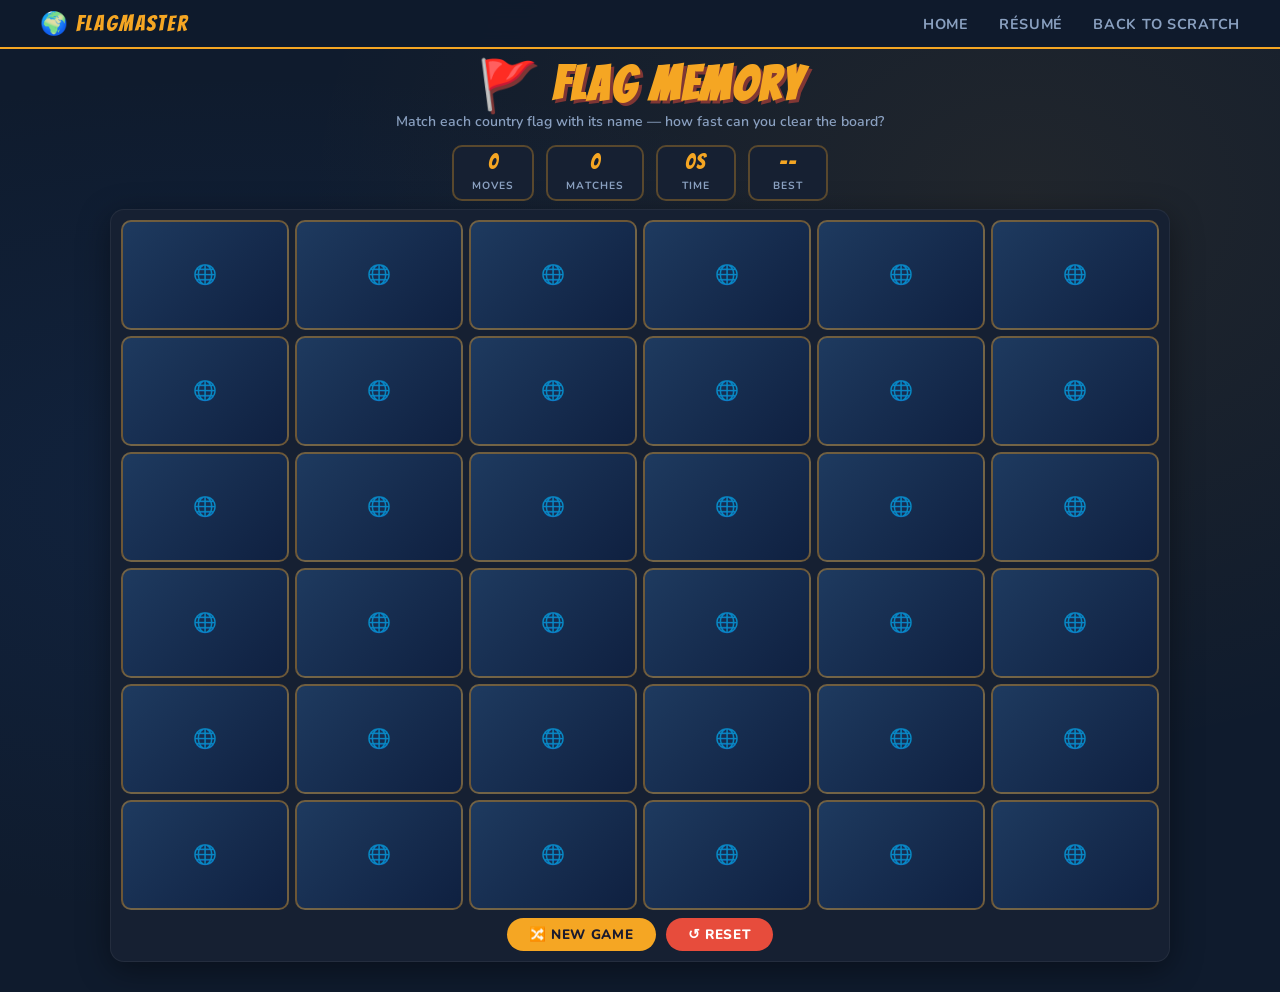
==== app.html @ 77dc9e52 "Add files via upload" ====
<!DOCTYPE html>
<html lang="en">
<head>
  <meta charset="UTF-8" />
  <meta name="viewport" content="width=device-width, initial-scale=1.0" />
  <title>Flag Memory Game</title>
  <link rel="stylesheet" href="scratch.css" />
  <style>
    .back-btn {
      display: inline-flex;
      align-items: center;
      gap: 8px;
      color: var(--text-dim);
      text-decoration: none;
      font-weight: 700;
      font-size: 0.85rem;
      letter-spacing: 0.05em;
      text-transform: uppercase;
      transition: color 0.2s;
      padding: 10px 0;
    }
    .back-btn:hover { color: var(--accent); }
  </style>
</head>
<body>

  <nav>
    <span class="nav-logo">🌍 FlagMaster</span>
    <a href="index.html">Home</a>
    <a href="resume.html">Résumé</a>
    <a href="scratch.html">Back to Scratch</a>
  </nav>

  <div class="hero">
    <h1>🚩 Flag Memory</h1>
    <p>Match each country flag with its name — how fast can you clear the board?</p>
  </div>

  <div class="section-container">

    <div class="win-banner" id="winBanner">
      <h2>🎉 You Won!</h2>
      <p id="winMsg">Amazing! You matched all flags!</p>
    </div>

    <div class="stats-bar">
      <div class="stat-box">
        <span class="stat-num" id="movesDisplay">0</span>
        <span class="stat-label">Moves</span>
      </div>
      <div class="stat-box">
        <span class="stat-num" id="matchesDisplay">0</span>
        <span class="stat-label">Matches</span>
      </div>
      <div class="stat-box">
        <span class="stat-num" id="timerDisplay">0s</span>
        <span class="stat-label">Time</span>
      </div>
      <div class="stat-box">
        <span class="stat-num" id="bestDisplay">--</span>
        <span class="stat-label">Best</span>
      </div>
    </div>

    <div class="game-board-wrapper">
      <div class="game-grid" id="gameGrid"></div>
      <div class="btn-center">
        <button class="btn btn-primary" onclick="startGame()">🔀 New Game</button>
        <button class="btn btn-danger" onclick="resetBoard()">↺ Reset</button>
      </div>
    </div>

  </div>

  <script>
    const FLAGS = [
      { id: 1,  country: 'United States', code: 'us' },
      { id: 2,  country: 'Japan',         code: 'jp' },
      { id: 3,  country: 'Brazil',        code: 'br' },
      { id: 4,  country: 'Germany',       code: 'de' },
      { id: 5,  country: 'France',        code: 'fr' },
      { id: 6,  country: 'Canada',        code: 'ca' },
      { id: 7,  country: 'Australia',     code: 'au' },
      { id: 8,  country: 'India',         code: 'in' },
      { id: 9,  country: 'Mexico',        code: 'mx' },
      { id: 10, country: 'Italy',         code: 'it' },
      { id: 11, country: 'Spain',         code: 'es' },
      { id: 12, country: 'South Korea',   code: 'kr' },
      { id: 13, country: 'Argentina',     code: 'ar' },
      { id: 14, country: 'Nigeria',       code: 'ng' },
      { id: 15, country: 'Egypt',         code: 'eg' },
      { id: 16, country: 'Turkey',        code: 'tr' },
      { id: 17, country: 'Portugal',      code: 'pt' },
      { id: 18, country: 'Sweden',        code: 'se' },
    ];

    let flipped = [], matched = [], moves = 0, locked = false;
    let timerInterval = null, seconds = 0;

    // Load best time from localStorage
    let bestTime = localStorage.getItem('flagBestTime') ? parseInt(localStorage.getItem('flagBestTime')) : null;
    if (bestTime !== null) document.getElementById('bestDisplay').textContent = bestTime + 's';

    function flagUrl(code) { return `https://flagcdn.com/w160/${code}.png`; }
    function shuffle(arr) { return [...arr].sort(() => Math.random() - 0.5); }

    function buildCards() {
      const cards = [];
      FLAGS.forEach(f => {
        cards.push({ pairId: f.id, type: 'flag', country: f.country, code: f.code });
        cards.push({ pairId: f.id, type: 'name', country: f.country, code: f.code });
      });
      return shuffle(cards);
    }

    function renderGrid(cards) {
      const grid = document.getElementById('gameGrid');
      grid.innerHTML = '';
      cards.forEach((card, i) => {
        const el = document.createElement('div');
        el.className = 'card';
        const inner = document.createElement('div');
        inner.className = 'card-inner';
        const back = document.createElement('div');
        back.className = 'card-face card-back';
        const front = document.createElement('div');
        front.className = 'card-face card-front';

        if (card.type === 'flag') {
          const img = document.createElement('img');
          img.src = flagUrl(card.code);
          img.alt = card.country + ' flag';
          img.loading = 'lazy';
          front.appendChild(img);
        } else {
          const label = document.createElement('div');
          label.style.fontSize = 'clamp(0.7rem, 1.6vw, 1.05rem)';
          label.style.padding = '8px';
          label.style.color = '#1a1a2e';
          label.style.fontWeight = '800';
          label.style.textAlign = 'center';
          label.style.lineHeight = '1.2';
          label.textContent = card.country;
          front.appendChild(label);
        }

        inner.appendChild(back);
        inner.appendChild(front);
        el.appendChild(inner);
        el.addEventListener('click', () => onCardClick(el, card));
        grid.appendChild(el);
      });
    }

    function onCardClick(el, card) {
      if (locked || el.classList.contains('flipped') || el.classList.contains('matched')) return;
      if (!timerInterval) startTimer();
      el.classList.add('flipped');
      flipped.push({ el, card });
      if (flipped.length === 2) { locked = true; moves++; document.getElementById('movesDisplay').textContent = moves; checkMatch(); }
    }

    function checkMatch() {
      const [a, b] = flipped;
      if (a.card.pairId === b.card.pairId && a.card.type !== b.card.type) {
        setTimeout(() => {
          a.el.classList.add('matched');
          b.el.classList.add('matched');
          matched.push(a.card.pairId);
          document.getElementById('matchesDisplay').textContent = matched.length;
          flipped = []; locked = false;
          if (matched.length === FLAGS.length) onWin();
        }, 400);
      } else {
        setTimeout(() => {
          a.el.classList.remove('flipped');
          b.el.classList.remove('flipped');
          flipped = []; locked = false;
        }, 1000);
      }
    }

    function startTimer() {
      seconds = 0;
      clearInterval(timerInterval);
      timerInterval = setInterval(() => {
        seconds++;
        document.getElementById('timerDisplay').textContent = seconds + 's';
      }, 1000);
    }

    function stopTimer() { clearInterval(timerInterval); timerInterval = null; }

    function saveScore(time, moves) {
      // Save best time
      if (bestTime === null || time < bestTime) {
        bestTime = time;
        localStorage.setItem('flagBestTime', bestTime);
        document.getElementById('bestDisplay').textContent = bestTime + 's';
      }
      // Save last 3 attempts
      let history = JSON.parse(localStorage.getItem('flagHistory') || '[]');
      history.unshift({ time, moves, date: new Date().toLocaleDateString() });
      if (history.length > 3) history = history.slice(0, 3);
      localStorage.setItem('flagHistory', JSON.stringify(history));
    }

    function onWin() {
      stopTimer();
      saveScore(seconds, moves);
      const banner = document.getElementById('winBanner');
      banner.style.display = 'block';
      document.getElementById('winMsg').textContent =
        `You matched all 18 flags in ${moves} moves and ${seconds} seconds! 🌍`;
      banner.scrollIntoView({ behavior: 'smooth', block: 'center' });
    }

    function startGame() {
      document.getElementById('winBanner').style.display = 'none';
      flipped = []; matched = []; moves = 0; locked = false;
      stopTimer(); seconds = 0;
      document.getElementById('movesDisplay').textContent = '0';
      document.getElementById('matchesDisplay').textContent = '0';
      document.getElementById('timerDisplay').textContent = '0s';
      renderGrid(buildCards());
    }

    function resetBoard() { startGame(); }

    startGame();
  </script>

</body>
</html>
---- scratch.css ----
/* =============================================
   scratch.css — Flag Memory Game Stylesheet
   From-scratch CSS (no Bootstrap)
   ============================================= */

@import url('https://fonts.googleapis.com/css2?family=Bangers&family=Nunito:wght@400;600;700;800&display=swap');

/* --- CSS Variables --- */
:root {
  --bg: #0f1b2d;
  --bg2: #162032;
  --accent: #f5a623;
  --accent2: #e74c3c;
  --green: #2ecc71;
  --text: #e8f0fe;
  --text-dim: #8aa0c0;
  --radius: 10px;
  --shadow: 0 8px 32px rgba(0,0,0,0.4);
}

/* --- Base Styles --- */
* {
  box-sizing: border-box;
  margin: 0;
  padding: 0;
}

body {
  font-family: 'Nunito', sans-serif;
  background-color: var(--bg);
  background-image:
    radial-gradient(ellipse at 20% 50%, rgba(30, 80, 160, 0.15) 0%, transparent 60%),
    radial-gradient(ellipse at 80% 20%, rgba(245, 166, 35, 0.08) 0%, transparent 50%);
  color: var(--text);
  min-height: 100vh;
}

/* --- Nav --- */
nav {
  background: rgba(15, 27, 45, 0.95);
  backdrop-filter: blur(10px);
  border-bottom: 2px solid var(--accent);
  padding: 10px 40px;
  display: flex;
  align-items: center;
  gap: 30px;
  position: sticky;
  top: 0;
  z-index: 100;
}

nav a {
  color: var(--text-dim);
  text-decoration: none;
  font-weight: 700;
  font-size: 0.9rem;
  letter-spacing: 0.05em;
  text-transform: uppercase;
  transition: color 0.2s;
}

nav a:hover {
  color: var(--accent);
}

nav .nav-logo {
  font-family: 'Bangers', cursive;
  font-size: 1.4rem;
  color: var(--accent);
  letter-spacing: 0.08em;
  margin-right: auto;
}

/* --- Hero Section --- */
.hero {
  text-align: center;
  padding: 12px 20px 8px;
}

.hero h1 {
  font-family: 'Bangers', cursive;
  font-size: clamp(1.8rem, 4vw, 3rem);
  letter-spacing: 0.05em;
  color: var(--accent);
  text-shadow: 3px 3px 0px rgba(231, 76, 60, 0.5);
  line-height: 1;
}

.hero p {
  font-size: 0.88rem;
  color: var(--text-dim);
  margin-top: 3px;
  font-weight: 600;
}

/* --- Section Divs for Layout --- */
.section-container {
  max-width: 1100px;
  margin: 0 auto;
  padding: 6px 20px 30px;
}

.stats-bar {
  display: flex;
  justify-content: center;
  gap: 12px;
  flex-wrap: wrap;
  margin-bottom: 8px;
}

.stat-box {
  background: var(--bg2);
  border: 2px solid rgba(245, 166, 35, 0.3);
  border-radius: var(--radius);
  padding: 4px 18px;
  text-align: center;
  min-width: 80px;
}

.stat-box .stat-num {
  font-family: 'Bangers', cursive;
  font-size: 1.3rem;
  color: var(--accent);
  letter-spacing: 0.05em;
  display: block;
}

.stat-box .stat-label {
  font-size: 0.65rem;
  color: var(--text-dim);
  text-transform: uppercase;
  letter-spacing: 0.1em;
  font-weight: 700;
}

/* --- Game Board Div --- */
.game-board-wrapper {
  background: var(--bg2);
  border-radius: 14px;
  padding: 10px;
  box-shadow: var(--shadow);
  border: 1px solid rgba(255,255,255,0.06);
}

/* --- Game Grid --- */
.game-grid {
  display: grid;
  grid-template-columns: repeat(6, 1fr);
  grid-template-rows: repeat(6, 1fr);
  gap: 6px;
  height: calc(100vh - 210px);
}

/* --- Cards --- */
.card {
  perspective: 800px;
  cursor: pointer;
  min-height: 0;
  min-width: 0;
}

.card-inner {
  width: 100%;
  height: 100%;
  position: relative;
  transform-style: preserve-3d;
  transition: transform 0.5s cubic-bezier(0.4, 0, 0.2, 1);
  border-radius: var(--radius);
}

.card.flipped .card-inner,
.card.matched .card-inner {
  transform: rotateY(180deg);
}

.card-face {
  position: absolute;
  width: 100%;
  height: 100%;
  backface-visibility: hidden;
  border-radius: var(--radius);
  display: flex;
  flex-direction: column;
  align-items: center;
  justify-content: center;
  overflow: hidden;
}

/* Card Back */
.card-back {
  background: linear-gradient(135deg, #1e3a5f, #0f2040);
  border: 2px solid rgba(245, 166, 35, 0.4);
}

.card-back::after {
  content: '🌐';
  font-size: 1.2rem;
  opacity: 0.7;
}

/* Card Front */
.card-front {
  background: #fff;
  transform: rotateY(180deg);
  border: 2px solid rgba(0,0,0,0.1);
  padding: 3px;
}

.card-front img {
  width: 100%;
  height: 100%;
  object-fit: cover;
  border-radius: 6px;
}

/* Matched state */
.card.matched .card-face.card-front {
  background: #e8f8ef;
  border-color: var(--green);
}

/* --- Buttons --- */
.btn {
  display: inline-block;
  padding: 7px 22px;
  border-radius: 50px;
  font-family: 'Nunito', sans-serif;
  font-weight: 800;
  font-size: 0.85rem;
  cursor: pointer;
  border: none;
  transition: transform 0.15s, box-shadow 0.15s;
  letter-spacing: 0.05em;
  text-transform: uppercase;
}

.btn:hover {
  transform: translateY(-2px);
  box-shadow: 0 6px 20px rgba(0,0,0,0.3);
}

.btn:active {
  transform: translateY(0);
}

.btn-primary {
  background: var(--accent);
  color: #1a1a2e;
}

.btn-danger {
  background: var(--accent2);
  color: #fff;
}

.btn-center {
  display: flex;
  justify-content: center;
  gap: 10px;
  margin-top: 8px;
  flex-wrap: wrap;
}

/* --- Win Banner --- */
.win-banner {
  display: none;
  text-align: center;
  padding: 16px;
  background: linear-gradient(135deg, #1a4a2a, #0f2a1a);
  border: 3px solid var(--green);
  border-radius: 14px;
  margin-bottom: 8px;
  animation: popIn 0.5s cubic-bezier(0.34, 1.56, 0.64, 1);
}

.win-banner h2 {
  font-family: 'Bangers', cursive;
  font-size: 2rem;
  color: var(--green);
  letter-spacing: 0.05em;
}

.win-banner p {
  color: var(--text-dim);
  font-size: 0.9rem;
  margin-top: 4px;
}

@keyframes popIn {
  from { transform: scale(0.7); opacity: 0; }
  to   { transform: scale(1);   opacity: 1; }
}

/* --- How to Play Section --- */
.how-to-play {
  background: var(--bg2);
  border-radius: 20px;
  padding: 36px;
  margin-top: 40px;
  border: 1px solid rgba(255,255,255,0.06);
}

.how-to-play h2 {
  font-family: 'Bangers', cursive;
  font-size: 2.2rem;
  color: var(--accent);
  letter-spacing: 0.05em;
  margin-bottom: 20px;
}

/* Ordered list with embedded unordered list (requirement) */
.how-to-play ol {
  padding-left: 24px;
  color: var(--text);
  line-height: 2;
  font-weight: 600;
}

.how-to-play ul {
  padding-left: 24px;
  margin-top: 6px;
  color: var(--text-dim);
  font-weight: 400;
  line-height: 1.8;
}

.how-to-play ul li {
  list-style-type: disc;
}

/* --- Anchor link target --- */
.anchor-target {
  scroll-margin-top: 80px;
}

/* --- Tableau Section Div --- */
.tableau-section {
  margin-top: 40px;
  background: var(--bg2);
  border-radius: 20px;
  padding: 36px;
  border: 1px solid rgba(255,255,255,0.06);
}

.tableau-section h2 {
  font-family: 'Bangers', cursive;
  font-size: 2.2rem;
  color: var(--accent);
  letter-spacing: 0.05em;
  margin-bottom: 8px;
}

.tableau-section p {
  color: var(--text-dim);
  margin-bottom: 24px;
  font-weight: 600;
}

.tableau-embed {
  border-radius: 12px;
  overflow: hidden;
  border: 1px solid rgba(255,255,255,0.1);
}

/* --- YouTube Section --- */
.video-section {
  margin-top: 40px;
  background: var(--bg2);
  border-radius: 20px;
  padding: 36px;
  border: 1px solid rgba(255,255,255,0.06);
}

.video-section h2 {
  font-family: 'Bangers', cursive;
  font-size: 2.2rem;
  color: var(--accent);
  letter-spacing: 0.05em;
  margin-bottom: 8px;
}

.video-section p {
  color: var(--text-dim);
  font-weight: 600;
  margin-bottom: 20px;
}

.video-wrapper {
  position: relative;
  padding-bottom: 56.25%;
  height: 0;
  overflow: hidden;
  border-radius: 12px;
}

.video-wrapper iframe {
  position: absolute;
  top: 0; left: 0;
  width: 100%; height: 100%;
  border: none;
  border-radius: 12px;
}

/* --- Footer --- */
footer {
  text-align: center;
  padding: 30px;
  color: var(--text-dim);
  font-size: 0.85rem;
  border-top: 1px solid rgba(255,255,255,0.06);
  margin-top: 60px;
}

/* --- Responsive --- */
@media (max-width: 700px) {
  .game-grid {
    grid-template-columns: repeat(4, 1fr);
    gap: 6px;
    height: auto;
  }
  .stats-bar {
    gap: 10px;
  }
  nav {
    padding: 10px 16px;
  }
}
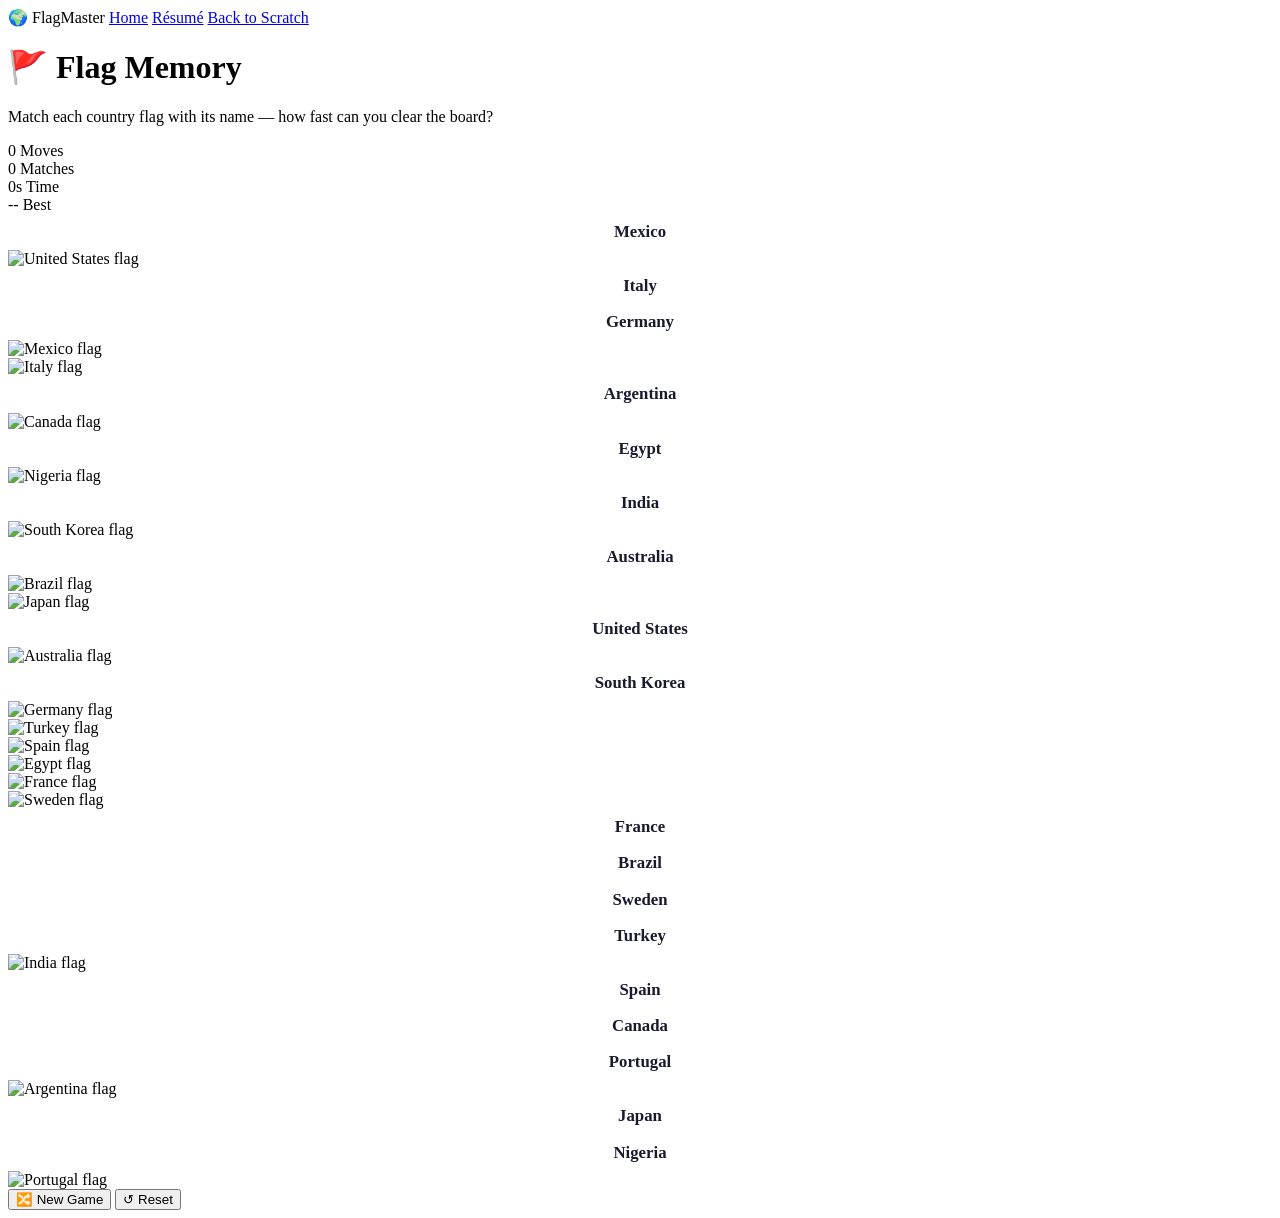
==== commit 30ddd922: "Update app.html" ====
--- a/app.html
+++ b/app.html
@@ -4,7 +4,6 @@
   <meta charset="UTF-8" />
   <meta name="viewport" content="width=device-width, initial-scale=1.0" />
   <title>Flag Memory Game</title>
-  <link rel="stylesheet" href="scratch.css" />
   <style>
     .back-btn {
       display: inline-flex;
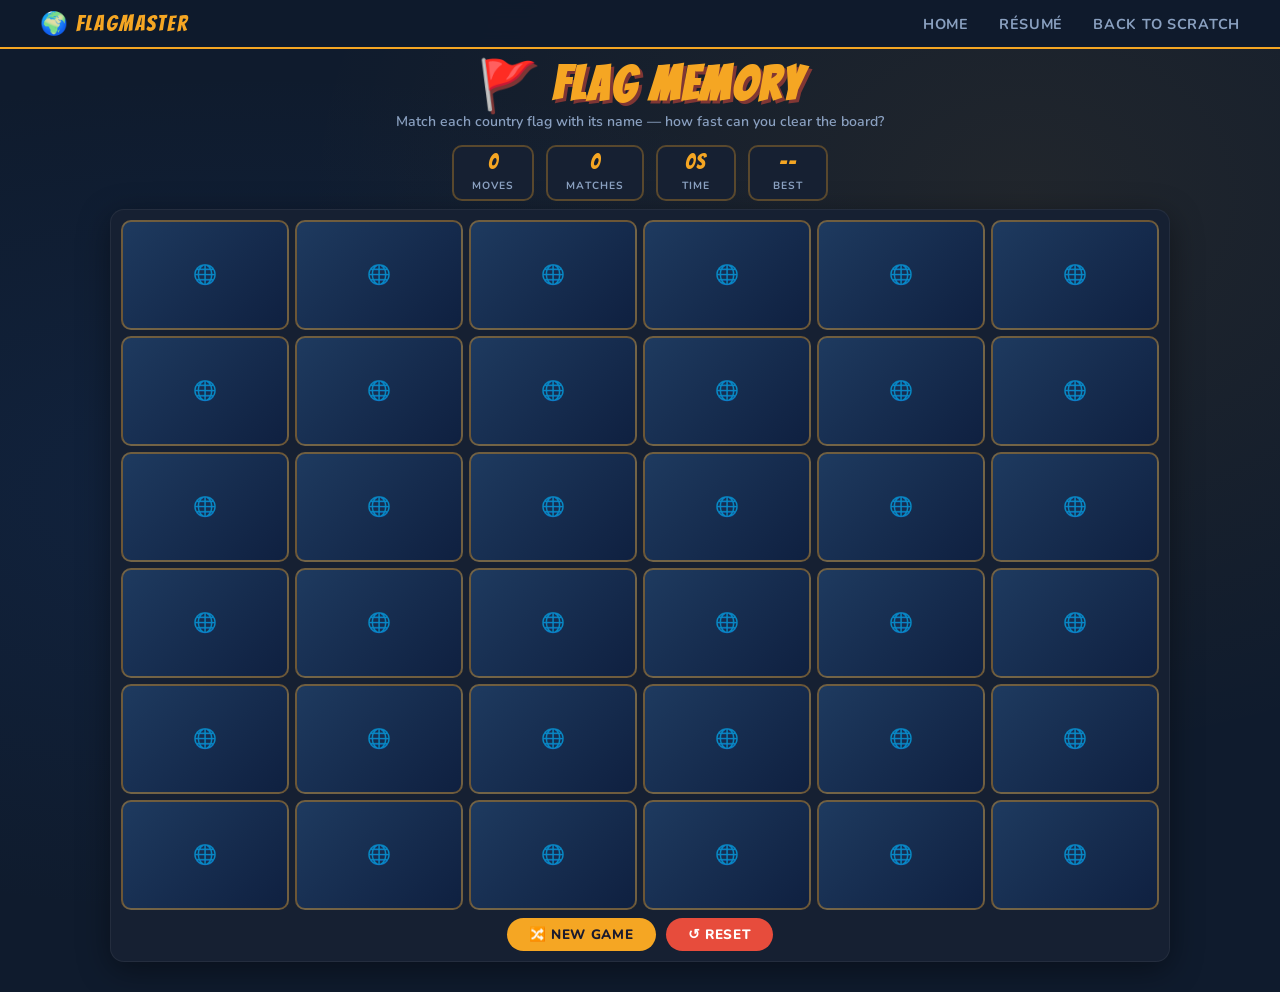
==== commit dae96e21: "Update app.html" ====
--- a/app.html
+++ b/app.html
@@ -5,6 +5,428 @@
   <meta name="viewport" content="width=device-width, initial-scale=1.0" />
   <title>Flag Memory Game</title>
   <style>
+    @import url('https://fonts.googleapis.com/css2?family=Bangers&family=Nunito:wght@400;600;700;800&display=swap');
+
+/* --- CSS Variables --- */
+:root {
+  --bg: #0f1b2d;
+  --bg2: #162032;
+  --accent: #f5a623;
+  --accent2: #e74c3c;
+  --green: #2ecc71;
+  --text: #e8f0fe;
+  --text-dim: #8aa0c0;
+  --radius: 10px;
+  --shadow: 0 8px 32px rgba(0,0,0,0.4);
+}
+
+/* --- Base Styles --- */
+* {
+  box-sizing: border-box;
+  margin: 0;
+  padding: 0;
+}
+
+body {
+  font-family: 'Nunito', sans-serif;
+  background-color: var(--bg);
+  background-image:
+    radial-gradient(ellipse at 20% 50%, rgba(30, 80, 160, 0.15) 0%, transparent 60%),
+    radial-gradient(ellipse at 80% 20%, rgba(245, 166, 35, 0.08) 0%, transparent 50%);
+  color: var(--text);
+  min-height: 100vh;
+}
+
+/* --- Nav --- */
+nav {
+  background: rgba(15, 27, 45, 0.95);
+  backdrop-filter: blur(10px);
+  border-bottom: 2px solid var(--accent);
+  padding: 10px 40px;
+  display: flex;
+  align-items: center;
+  gap: 30px;
+  position: sticky;
+  top: 0;
+  z-index: 100;
+}
+
+nav a {
+  color: var(--text-dim);
+  text-decoration: none;
+  font-weight: 700;
+  font-size: 0.9rem;
+  letter-spacing: 0.05em;
+  text-transform: uppercase;
+  transition: color 0.2s;
+}
+
+nav a:hover {
+  color: var(--accent);
+}
+
+nav .nav-logo {
+  font-family: 'Bangers', cursive;
+  font-size: 1.4rem;
+  color: var(--accent);
+  letter-spacing: 0.08em;
+  margin-right: auto;
+}
+
+/* --- Hero Section --- */
+.hero {
+  text-align: center;
+  padding: 12px 20px 8px;
+}
+
+.hero h1 {
+  font-family: 'Bangers', cursive;
+  font-size: clamp(1.8rem, 4vw, 3rem);
+  letter-spacing: 0.05em;
+  color: var(--accent);
+  text-shadow: 3px 3px 0px rgba(231, 76, 60, 0.5);
+  line-height: 1;
+}
+
+.hero p {
+  font-size: 0.88rem;
+  color: var(--text-dim);
+  margin-top: 3px;
+  font-weight: 600;
+}
+
+/* --- Section Divs for Layout --- */
+.section-container {
+  max-width: 1100px;
+  margin: 0 auto;
+  padding: 6px 20px 30px;
+}
+
+.stats-bar {
+  display: flex;
+  justify-content: center;
+  gap: 12px;
+  flex-wrap: wrap;
+  margin-bottom: 8px;
+}
+
+.stat-box {
+  background: var(--bg2);
+  border: 2px solid rgba(245, 166, 35, 0.3);
+  border-radius: var(--radius);
+  padding: 4px 18px;
+  text-align: center;
+  min-width: 80px;
+}
+
+.stat-box .stat-num {
+  font-family: 'Bangers', cursive;
+  font-size: 1.3rem;
+  color: var(--accent);
+  letter-spacing: 0.05em;
+  display: block;
+}
+
+.stat-box .stat-label {
+  font-size: 0.65rem;
+  color: var(--text-dim);
+  text-transform: uppercase;
+  letter-spacing: 0.1em;
+  font-weight: 700;
+}
+
+/* --- Game Board Div --- */
+.game-board-wrapper {
+  background: var(--bg2);
+  border-radius: 14px;
+  padding: 10px;
+  box-shadow: var(--shadow);
+  border: 1px solid rgba(255,255,255,0.06);
+}
+
+/* --- Game Grid --- */
+.game-grid {
+  display: grid;
+  grid-template-columns: repeat(6, 1fr);
+  grid-template-rows: repeat(6, 1fr);
+  gap: 6px;
+  height: calc(100vh - 210px);
+}
+
+/* --- Cards --- */
+.card {
+  perspective: 800px;
+  cursor: pointer;
+  min-height: 0;
+  min-width: 0;
+}
+
+.card-inner {
+  width: 100%;
+  height: 100%;
+  position: relative;
+  transform-style: preserve-3d;
+  transition: transform 0.5s cubic-bezier(0.4, 0, 0.2, 1);
+  border-radius: var(--radius);
+}
+
+.card.flipped .card-inner,
+.card.matched .card-inner {
+  transform: rotateY(180deg);
+}
+
+.card-face {
+  position: absolute;
+  width: 100%;
+  height: 100%;
+  backface-visibility: hidden;
+  border-radius: var(--radius);
+  display: flex;
+  flex-direction: column;
+  align-items: center;
+  justify-content: center;
+  overflow: hidden;
+}
+
+/* Card Back */
+.card-back {
+  background: linear-gradient(135deg, #1e3a5f, #0f2040);
+  border: 2px solid rgba(245, 166, 35, 0.4);
+}
+
+.card-back::after {
+  content: '🌐';
+  font-size: 1.2rem;
+  opacity: 0.7;
+}
+
+/* Card Front */
+.card-front {
+  background: #fff;
+  transform: rotateY(180deg);
+  border: 2px solid rgba(0,0,0,0.1);
+  padding: 3px;
+}
+
+.card-front img {
+  width: 100%;
+  height: 100%;
+  object-fit: cover;
+  border-radius: 6px;
+}
+
+/* Matched state */
+.card.matched .card-face.card-front {
+  background: #e8f8ef;
+  border-color: var(--green);
+}
+
+/* --- Buttons --- */
+.btn {
+  display: inline-block;
+  padding: 7px 22px;
+  border-radius: 50px;
+  font-family: 'Nunito', sans-serif;
+  font-weight: 800;
+  font-size: 0.85rem;
+  cursor: pointer;
+  border: none;
+  transition: transform 0.15s, box-shadow 0.15s;
+  letter-spacing: 0.05em;
+  text-transform: uppercase;
+}
+
+.btn:hover {
+  transform: translateY(-2px);
+  box-shadow: 0 6px 20px rgba(0,0,0,0.3);
+}
+
+.btn:active {
+  transform: translateY(0);
+}
+
+.btn-primary {
+  background: var(--accent);
+  color: #1a1a2e;
+}
+
+.btn-danger {
+  background: var(--accent2);
+  color: #fff;
+}
+
+.btn-center {
+  display: flex;
+  justify-content: center;
+  gap: 10px;
+  margin-top: 8px;
+  flex-wrap: wrap;
+}
+
+/* --- Win Banner --- */
+.win-banner {
+  display: none;
+  text-align: center;
+  padding: 16px;
+  background: linear-gradient(135deg, #1a4a2a, #0f2a1a);
+  border: 3px solid var(--green);
+  border-radius: 14px;
+  margin-bottom: 8px;
+  animation: popIn 0.5s cubic-bezier(0.34, 1.56, 0.64, 1);
+}
+
+.win-banner h2 {
+  font-family: 'Bangers', cursive;
+  font-size: 2rem;
+  color: var(--green);
+  letter-spacing: 0.05em;
+}
+
+.win-banner p {
+  color: var(--text-dim);
+  font-size: 0.9rem;
+  margin-top: 4px;
+}
+
+@keyframes popIn {
+  from { transform: scale(0.7); opacity: 0; }
+  to   { transform: scale(1);   opacity: 1; }
+}
+
+/* --- How to Play Section --- */
+.how-to-play {
+  background: var(--bg2);
+  border-radius: 20px;
+  padding: 36px;
+  margin-top: 40px;
+  border: 1px solid rgba(255,255,255,0.06);
+}
+
+.how-to-play h2 {
+  font-family: 'Bangers', cursive;
+  font-size: 2.2rem;
+  color: var(--accent);
+  letter-spacing: 0.05em;
+  margin-bottom: 20px;
+}
+
+/* Ordered list with embedded unordered list (requirement) */
+.how-to-play ol {
+  padding-left: 24px;
+  color: var(--text);
+  line-height: 2;
+  font-weight: 600;
+}
+
+.how-to-play ul {
+  padding-left: 24px;
+  margin-top: 6px;
+  color: var(--text-dim);
+  font-weight: 400;
+  line-height: 1.8;
+}
+
+.how-to-play ul li {
+  list-style-type: disc;
+}
+
+/* --- Anchor link target --- */
+.anchor-target {
+  scroll-margin-top: 80px;
+}
+
+/* --- Tableau Section Div --- */
+.tableau-section {
+  margin-top: 40px;
+  background: var(--bg2);
+  border-radius: 20px;
+  padding: 36px;
+  border: 1px solid rgba(255,255,255,0.06);
+}
+
+.tableau-section h2 {
+  font-family: 'Bangers', cursive;
+  font-size: 2.2rem;
+  color: var(--accent);
+  letter-spacing: 0.05em;
+  margin-bottom: 8px;
+}
+
+.tableau-section p {
+  color: var(--text-dim);
+  margin-bottom: 24px;
+  font-weight: 600;
+}
+
+.tableau-embed {
+  border-radius: 12px;
+  overflow: hidden;
+  border: 1px solid rgba(255,255,255,0.1);
+}
+
+/* --- YouTube Section --- */
+.video-section {
+  margin-top: 40px;
+  background: var(--bg2);
+  border-radius: 20px;
+  padding: 36px;
+  border: 1px solid rgba(255,255,255,0.06);
+}
+
+.video-section h2 {
+  font-family: 'Bangers', cursive;
+  font-size: 2.2rem;
+  color: var(--accent);
+  letter-spacing: 0.05em;
+  margin-bottom: 8px;
+}
+
+.video-section p {
+  color: var(--text-dim);
+  font-weight: 600;
+  margin-bottom: 20px;
+}
+
+.video-wrapper {
+  position: relative;
+  padding-bottom: 56.25%;
+  height: 0;
+  overflow: hidden;
+  border-radius: 12px;
+}
+
+.video-wrapper iframe {
+  position: absolute;
+  top: 0; left: 0;
+  width: 100%; height: 100%;
+  border: none;
+  border-radius: 12px;
+}
+
+/* --- Footer --- */
+footer {
+  text-align: center;
+  padding: 30px;
+  color: var(--text-dim);
+  font-size: 0.85rem;
+  border-top: 1px solid rgba(255,255,255,0.06);
+  margin-top: 60px;
+}
+
+/* --- Responsive --- */
+@media (max-width: 700px) {
+  .game-grid {
+    grid-template-columns: repeat(4, 1fr);
+    gap: 6px;
+    height: auto;
+  }
+  .stats-bar {
+    gap: 10px;
+  }
+  nav {
+    padding: 10px 16px;
+  }
+}
     .back-btn {
       display: inline-flex;
       align-items: center;
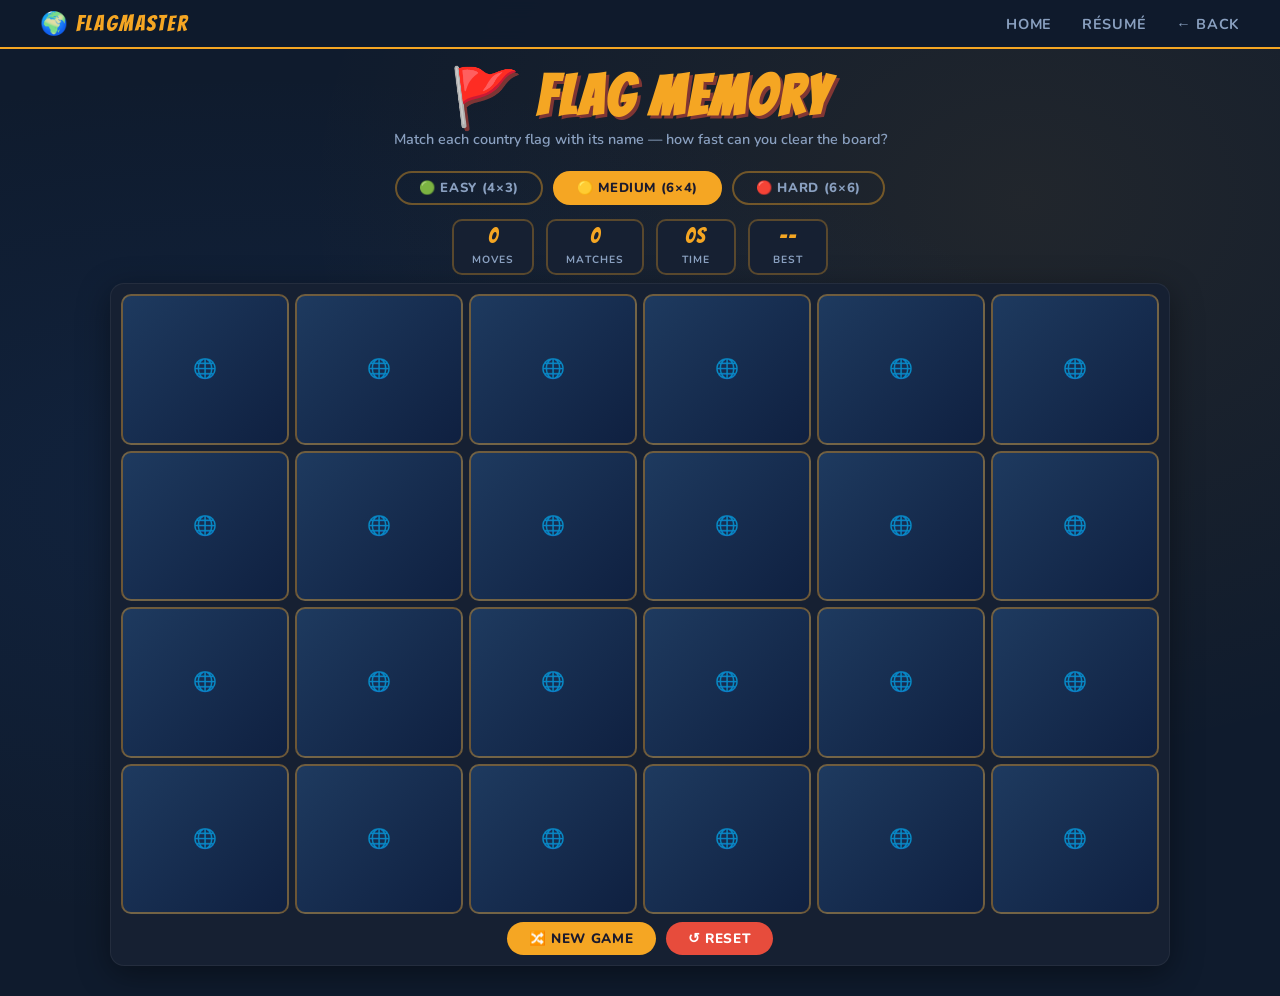
==== commit 5d32914d: "Update app.html" ====
--- a/app.html
+++ b/app.html
@@ -7,440 +7,294 @@
   <style>
     @import url('https://fonts.googleapis.com/css2?family=Bangers&family=Nunito:wght@400;600;700;800&display=swap');
 
-/* --- CSS Variables --- */
-:root {
-  --bg: #0f1b2d;
-  --bg2: #162032;
-  --accent: #f5a623;
-  --accent2: #e74c3c;
-  --green: #2ecc71;
-  --text: #e8f0fe;
-  --text-dim: #8aa0c0;
-  --radius: 10px;
-  --shadow: 0 8px 32px rgba(0,0,0,0.4);
-}
-
-/* --- Base Styles --- */
-* {
-  box-sizing: border-box;
-  margin: 0;
-  padding: 0;
-}
-
-body {
-  font-family: 'Nunito', sans-serif;
-  background-color: var(--bg);
-  background-image:
-    radial-gradient(ellipse at 20% 50%, rgba(30, 80, 160, 0.15) 0%, transparent 60%),
-    radial-gradient(ellipse at 80% 20%, rgba(245, 166, 35, 0.08) 0%, transparent 50%);
-  color: var(--text);
-  min-height: 100vh;
-}
-
-/* --- Nav --- */
-nav {
-  background: rgba(15, 27, 45, 0.95);
-  backdrop-filter: blur(10px);
-  border-bottom: 2px solid var(--accent);
-  padding: 10px 40px;
-  display: flex;
-  align-items: center;
-  gap: 30px;
-  position: sticky;
-  top: 0;
-  z-index: 100;
-}
-
-nav a {
-  color: var(--text-dim);
-  text-decoration: none;
-  font-weight: 700;
-  font-size: 0.9rem;
-  letter-spacing: 0.05em;
-  text-transform: uppercase;
-  transition: color 0.2s;
-}
-
-nav a:hover {
-  color: var(--accent);
-}
-
-nav .nav-logo {
-  font-family: 'Bangers', cursive;
-  font-size: 1.4rem;
-  color: var(--accent);
-  letter-spacing: 0.08em;
-  margin-right: auto;
-}
-
-/* --- Hero Section --- */
-.hero {
-  text-align: center;
-  padding: 12px 20px 8px;
-}
-
-.hero h1 {
-  font-family: 'Bangers', cursive;
-  font-size: clamp(1.8rem, 4vw, 3rem);
-  letter-spacing: 0.05em;
-  color: var(--accent);
-  text-shadow: 3px 3px 0px rgba(231, 76, 60, 0.5);
-  line-height: 1;
-}
-
-.hero p {
-  font-size: 0.88rem;
-  color: var(--text-dim);
-  margin-top: 3px;
-  font-weight: 600;
-}
-
-/* --- Section Divs for Layout --- */
-.section-container {
-  max-width: 1100px;
-  margin: 0 auto;
-  padding: 6px 20px 30px;
-}
-
-.stats-bar {
-  display: flex;
-  justify-content: center;
-  gap: 12px;
-  flex-wrap: wrap;
-  margin-bottom: 8px;
-}
-
-.stat-box {
-  background: var(--bg2);
-  border: 2px solid rgba(245, 166, 35, 0.3);
-  border-radius: var(--radius);
-  padding: 4px 18px;
-  text-align: center;
-  min-width: 80px;
-}
-
-.stat-box .stat-num {
-  font-family: 'Bangers', cursive;
-  font-size: 1.3rem;
-  color: var(--accent);
-  letter-spacing: 0.05em;
-  display: block;
-}
-
-.stat-box .stat-label {
-  font-size: 0.65rem;
-  color: var(--text-dim);
-  text-transform: uppercase;
-  letter-spacing: 0.1em;
-  font-weight: 700;
-}
-
-/* --- Game Board Div --- */
-.game-board-wrapper {
-  background: var(--bg2);
-  border-radius: 14px;
-  padding: 10px;
-  box-shadow: var(--shadow);
-  border: 1px solid rgba(255,255,255,0.06);
-}
-
-/* --- Game Grid --- */
-.game-grid {
-  display: grid;
-  grid-template-columns: repeat(6, 1fr);
-  grid-template-rows: repeat(6, 1fr);
-  gap: 6px;
-  height: calc(100vh - 210px);
-}
-
-/* --- Cards --- */
-.card {
-  perspective: 800px;
-  cursor: pointer;
-  min-height: 0;
-  min-width: 0;
-}
-
-.card-inner {
-  width: 100%;
-  height: 100%;
-  position: relative;
-  transform-style: preserve-3d;
-  transition: transform 0.5s cubic-bezier(0.4, 0, 0.2, 1);
-  border-radius: var(--radius);
-}
-
-.card.flipped .card-inner,
-.card.matched .card-inner {
-  transform: rotateY(180deg);
-}
-
-.card-face {
-  position: absolute;
-  width: 100%;
-  height: 100%;
-  backface-visibility: hidden;
-  border-radius: var(--radius);
-  display: flex;
-  flex-direction: column;
-  align-items: center;
-  justify-content: center;
-  overflow: hidden;
-}
-
-/* Card Back */
-.card-back {
-  background: linear-gradient(135deg, #1e3a5f, #0f2040);
-  border: 2px solid rgba(245, 166, 35, 0.4);
-}
-
-.card-back::after {
-  content: '🌐';
-  font-size: 1.2rem;
-  opacity: 0.7;
-}
-
-/* Card Front */
-.card-front {
-  background: #fff;
-  transform: rotateY(180deg);
-  border: 2px solid rgba(0,0,0,0.1);
-  padding: 3px;
-}
-
-.card-front img {
-  width: 100%;
-  height: 100%;
-  object-fit: cover;
-  border-radius: 6px;
-}
-
-/* Matched state */
-.card.matched .card-face.card-front {
-  background: #e8f8ef;
-  border-color: var(--green);
-}
-
-/* --- Buttons --- */
-.btn {
-  display: inline-block;
-  padding: 7px 22px;
-  border-radius: 50px;
-  font-family: 'Nunito', sans-serif;
-  font-weight: 800;
-  font-size: 0.85rem;
-  cursor: pointer;
-  border: none;
-  transition: transform 0.15s, box-shadow 0.15s;
-  letter-spacing: 0.05em;
-  text-transform: uppercase;
-}
-
-.btn:hover {
-  transform: translateY(-2px);
-  box-shadow: 0 6px 20px rgba(0,0,0,0.3);
-}
-
-.btn:active {
-  transform: translateY(0);
-}
-
-.btn-primary {
-  background: var(--accent);
-  color: #1a1a2e;
-}
-
-.btn-danger {
-  background: var(--accent2);
-  color: #fff;
-}
-
-.btn-center {
-  display: flex;
-  justify-content: center;
-  gap: 10px;
-  margin-top: 8px;
-  flex-wrap: wrap;
-}
-
-/* --- Win Banner --- */
-.win-banner {
-  display: none;
-  text-align: center;
-  padding: 16px;
-  background: linear-gradient(135deg, #1a4a2a, #0f2a1a);
-  border: 3px solid var(--green);
-  border-radius: 14px;
-  margin-bottom: 8px;
-  animation: popIn 0.5s cubic-bezier(0.34, 1.56, 0.64, 1);
-}
-
-.win-banner h2 {
-  font-family: 'Bangers', cursive;
-  font-size: 2rem;
-  color: var(--green);
-  letter-spacing: 0.05em;
-}
-
-.win-banner p {
-  color: var(--text-dim);
-  font-size: 0.9rem;
-  margin-top: 4px;
-}
-
-@keyframes popIn {
-  from { transform: scale(0.7); opacity: 0; }
-  to   { transform: scale(1);   opacity: 1; }
-}
-
-/* --- How to Play Section --- */
-.how-to-play {
-  background: var(--bg2);
-  border-radius: 20px;
-  padding: 36px;
-  margin-top: 40px;
-  border: 1px solid rgba(255,255,255,0.06);
-}
-
-.how-to-play h2 {
-  font-family: 'Bangers', cursive;
-  font-size: 2.2rem;
-  color: var(--accent);
-  letter-spacing: 0.05em;
-  margin-bottom: 20px;
-}
-
-/* Ordered list with embedded unordered list (requirement) */
-.how-to-play ol {
-  padding-left: 24px;
-  color: var(--text);
-  line-height: 2;
-  font-weight: 600;
-}
-
-.how-to-play ul {
-  padding-left: 24px;
-  margin-top: 6px;
-  color: var(--text-dim);
-  font-weight: 400;
-  line-height: 1.8;
-}
-
-.how-to-play ul li {
-  list-style-type: disc;
-}
-
-/* --- Anchor link target --- */
-.anchor-target {
-  scroll-margin-top: 80px;
-}
-
-/* --- Tableau Section Div --- */
-.tableau-section {
-  margin-top: 40px;
-  background: var(--bg2);
-  border-radius: 20px;
-  padding: 36px;
-  border: 1px solid rgba(255,255,255,0.06);
-}
-
-.tableau-section h2 {
-  font-family: 'Bangers', cursive;
-  font-size: 2.2rem;
-  color: var(--accent);
-  letter-spacing: 0.05em;
-  margin-bottom: 8px;
-}
-
-.tableau-section p {
-  color: var(--text-dim);
-  margin-bottom: 24px;
-  font-weight: 600;
-}
-
-.tableau-embed {
-  border-radius: 12px;
-  overflow: hidden;
-  border: 1px solid rgba(255,255,255,0.1);
-}
-
-/* --- YouTube Section --- */
-.video-section {
-  margin-top: 40px;
-  background: var(--bg2);
-  border-radius: 20px;
-  padding: 36px;
-  border: 1px solid rgba(255,255,255,0.06);
-}
-
-.video-section h2 {
-  font-family: 'Bangers', cursive;
-  font-size: 2.2rem;
-  color: var(--accent);
-  letter-spacing: 0.05em;
-  margin-bottom: 8px;
-}
-
-.video-section p {
-  color: var(--text-dim);
-  font-weight: 600;
-  margin-bottom: 20px;
-}
-
-.video-wrapper {
-  position: relative;
-  padding-bottom: 56.25%;
-  height: 0;
-  overflow: hidden;
-  border-radius: 12px;
-}
-
-.video-wrapper iframe {
-  position: absolute;
-  top: 0; left: 0;
-  width: 100%; height: 100%;
-  border: none;
-  border-radius: 12px;
-}
-
-/* --- Footer --- */
-footer {
-  text-align: center;
-  padding: 30px;
-  color: var(--text-dim);
-  font-size: 0.85rem;
-  border-top: 1px solid rgba(255,255,255,0.06);
-  margin-top: 60px;
-}
-
-/* --- Responsive --- */
-@media (max-width: 700px) {
-  .game-grid {
-    grid-template-columns: repeat(4, 1fr);
-    gap: 6px;
-    height: auto;
-  }
-  .stats-bar {
-    gap: 10px;
-  }
-  nav {
-    padding: 10px 16px;
-  }
-}
-    .back-btn {
-      display: inline-flex;
+    :root {
+      --bg: #0f1b2d;
+      --bg2: #162032;
+      --accent: #f5a623;
+      --accent2: #e74c3c;
+      --green: #2ecc71;
+      --text: #e8f0fe;
+      --text-dim: #8aa0c0;
+      --radius: 10px;
+      --shadow: 0 8px 32px rgba(0,0,0,0.4);
+    }
+
+    * { box-sizing: border-box; margin: 0; padding: 0; }
+
+    body {
+      font-family: 'Nunito', sans-serif;
+      background-color: var(--bg);
+      background-image:
+        radial-gradient(ellipse at 20% 50%, rgba(30,80,160,0.15) 0%, transparent 60%),
+        radial-gradient(ellipse at 80% 20%, rgba(245,166,35,0.08) 0%, transparent 50%);
+      color: var(--text);
+      min-height: 100vh;
+    }
+
+    /* Nav */
+    nav {
+      background: rgba(15,27,45,0.95);
+      backdrop-filter: blur(10px);
+      border-bottom: 2px solid var(--accent);
+      padding: 10px 40px;
+      display: flex;
       align-items: center;
-      gap: 8px;
+      gap: 30px;
+      position: sticky;
+      top: 0;
+      z-index: 100;
+    }
+    nav a {
       color: var(--text-dim);
       text-decoration: none;
       font-weight: 700;
-      font-size: 0.85rem;
+      font-size: 0.9rem;
       letter-spacing: 0.05em;
       text-transform: uppercase;
       transition: color 0.2s;
-      padding: 10px 0;
-    }
-    .back-btn:hover { color: var(--accent); }
+    }
+    nav a:hover { color: var(--accent); }
+    nav .nav-logo {
+      font-family: 'Bangers', cursive;
+      font-size: 1.4rem;
+      color: var(--accent);
+      letter-spacing: 0.08em;
+      margin-right: auto;
+    }
+
+    /* Hero */
+    .hero {
+      text-align: center;
+      padding: 20px 20px 10px;
+    }
+    .hero h1 {
+      font-family: 'Bangers', cursive;
+      font-size: clamp(2rem, 5vw, 3.5rem);
+      letter-spacing: 0.05em;
+      color: var(--accent);
+      text-shadow: 3px 3px 0px rgba(231,76,60,0.5);
+      line-height: 1;
+    }
+    .hero p {
+      font-size: 0.9rem;
+      color: var(--text-dim);
+      margin-top: 4px;
+      font-weight: 600;
+    }
+
+    /* Difficulty Selector */
+    .difficulty-bar {
+      display: flex;
+      justify-content: center;
+      gap: 10px;
+      margin: 12px 0 8px;
+      flex-wrap: wrap;
+    }
+    .diff-btn {
+      padding: 6px 22px;
+      border-radius: 50px;
+      font-family: 'Nunito', sans-serif;
+      font-weight: 800;
+      font-size: 0.82rem;
+      cursor: pointer;
+      border: 2px solid rgba(245,166,35,0.4);
+      background: transparent;
+      color: var(--text-dim);
+      letter-spacing: 0.05em;
+      text-transform: uppercase;
+      transition: all 0.2s;
+    }
+    .diff-btn:hover { border-color: var(--accent); color: var(--accent); }
+    .diff-btn.active {
+      background: var(--accent);
+      color: #1a1a2e;
+      border-color: var(--accent);
+    }
+
+    /* Section container */
+    .section-container {
+      max-width: 1100px;
+      margin: 0 auto;
+      padding: 6px 20px 30px;
+    }
+
+    /* Stats bar */
+    .stats-bar {
+      display: flex;
+      justify-content: center;
+      gap: 12px;
+      flex-wrap: wrap;
+      margin-bottom: 8px;
+    }
+    .stat-box {
+      background: var(--bg2);
+      border: 2px solid rgba(245,166,35,0.3);
+      border-radius: var(--radius);
+      padding: 4px 18px;
+      text-align: center;
+      min-width: 80px;
+    }
+    .stat-box .stat-num {
+      font-family: 'Bangers', cursive;
+      font-size: 1.3rem;
+      color: var(--accent);
+      letter-spacing: 0.05em;
+      display: block;
+    }
+    .stat-box .stat-label {
+      font-size: 0.65rem;
+      color: var(--text-dim);
+      text-transform: uppercase;
+      letter-spacing: 0.1em;
+      font-weight: 700;
+    }
+
+    /* Game board */
+    .game-board-wrapper {
+      background: var(--bg2);
+      border-radius: 14px;
+      padding: 10px;
+      box-shadow: var(--shadow);
+      border: 1px solid rgba(255,255,255,0.06);
+    }
+    .game-grid {
+      display: grid;
+      gap: 6px;
+      height: calc(100vh - 280px);
+    }
+
+    /* Cards */
+    .card {
+      perspective: 800px;
+      cursor: pointer;
+      min-height: 0;
+      min-width: 0;
+    }
+    .card-inner {
+      width: 100%;
+      height: 100%;
+      position: relative;
+      transform-style: preserve-3d;
+      transition: transform 0.5s cubic-bezier(0.4,0,0.2,1);
+      border-radius: var(--radius);
+    }
+    .card.flipped .card-inner,
+    .card.matched .card-inner {
+      transform: rotateY(180deg);
+    }
+    .card-face {
+      position: absolute;
+      width: 100%;
+      height: 100%;
+      backface-visibility: hidden;
+      border-radius: var(--radius);
+      display: flex;
+      flex-direction: column;
+      align-items: center;
+      justify-content: center;
+      overflow: hidden;
+    }
+    .card-back {
+      background: linear-gradient(135deg, #1e3a5f, #0f2040);
+      border: 2px solid rgba(245,166,35,0.4);
+    }
+    .card-back::after {
+      content: '🌐';
+      font-size: 1.2rem;
+      opacity: 0.7;
+    }
+    .card-front {
+      background: #fff;
+      transform: rotateY(180deg);
+      border: 2px solid rgba(0,0,0,0.1);
+      padding: 3px;
+    }
+    .card-front img {
+      width: 100%;
+      height: 100%;
+      object-fit: cover;
+      border-radius: 6px;
+    }
+    .card.matched .card-face.card-front {
+      background: #e8f8ef;
+      border-color: var(--green);
+    }
+
+    /* Buttons */
+    .btn {
+      display: inline-block;
+      padding: 7px 22px;
+      border-radius: 50px;
+      font-family: 'Nunito', sans-serif;
+      font-weight: 800;
+      font-size: 0.85rem;
+      cursor: pointer;
+      border: none;
+      transition: transform 0.15s, box-shadow 0.15s;
+      letter-spacing: 0.05em;
+      text-transform: uppercase;
+    }
+    .btn:hover { transform: translateY(-2px); box-shadow: 0 6px 20px rgba(0,0,0,0.3); }
+    .btn:active { transform: translateY(0); }
+    .btn-primary { background: var(--accent); color: #1a1a2e; }
+    .btn-danger { background: var(--accent2); color: #fff; }
+    .btn-center {
+      display: flex;
+      justify-content: center;
+      gap: 10px;
+      margin-top: 8px;
+      flex-wrap: wrap;
+    }
+
+    /* Win Banner */
+    .win-banner {
+      display: none;
+      text-align: center;
+      padding: 20px;
+      background: linear-gradient(135deg, #1a4a2a, #0f2a1a);
+      border: 3px solid var(--green);
+      border-radius: 14px;
+      margin-bottom: 8px;
+      animation: popIn 0.5s cubic-bezier(0.34,1.56,0.64,1);
+    }
+    .win-banner h2 {
+      font-family: 'Bangers', cursive;
+      font-size: 2rem;
+      color: var(--green);
+      letter-spacing: 0.05em;
+    }
+    .win-banner p {
+      color: var(--text-dim);
+      font-size: 0.9rem;
+      margin-top: 4px;
+    }
+    @keyframes popIn {
+      from { transform: scale(0.7); opacity: 0; }
+      to   { transform: scale(1);   opacity: 1; }
+    }
+
+    /* Confetti */
+    .confetti-piece {
+      position: fixed;
+      width: 10px;
+      height: 10px;
+      top: -10px;
+      border-radius: 2px;
+      animation: confettiFall linear forwards;
+      z-index: 999;
+      pointer-events: none;
+    }
+    @keyframes confettiFall {
+      0%   { transform: translateY(0) rotate(0deg); opacity: 1; }
+      100% { transform: translateY(100vh) rotate(720deg); opacity: 0; }
+    }
+
+    /* Responsive */
+    @media (max-width: 700px) {
+      .stats-bar { gap: 10px; }
+      nav { padding: 10px 16px; }
+      .game-grid { height: auto; }
+    }
   </style>
 </head>
 <body>
@@ -449,7 +303,7 @@
     <span class="nav-logo">🌍 FlagMaster</span>
     <a href="index.html">Home</a>
     <a href="resume.html">Résumé</a>
-    <a href="scratch.html">Back to Scratch</a>
+    <a href="scratch.html">← Back</a>
   </nav>
 
   <div class="hero">
@@ -457,11 +311,18 @@
     <p>Match each country flag with its name — how fast can you clear the board?</p>
   </div>
 
+  <!-- Difficulty selector -->
+  <div class="difficulty-bar">
+    <button class="diff-btn" onclick="setDifficulty('easy')">🟢 Easy (4×3)</button>
+    <button class="diff-btn active" onclick="setDifficulty('medium')">🟡 Medium (6×4)</button>
+    <button class="diff-btn" onclick="setDifficulty('hard')">🔴 Hard (6×6)</button>
+  </div>
+
   <div class="section-container">
 
     <div class="win-banner" id="winBanner">
       <h2>🎉 You Won!</h2>
-      <p id="winMsg">Amazing! You matched all flags!</p>
+      <p id="winMsg">Amazing!</p>
     </div>
 
     <div class="stats-bar">
@@ -487,47 +348,69 @@
       <div class="game-grid" id="gameGrid"></div>
       <div class="btn-center">
         <button class="btn btn-primary" onclick="startGame()">🔀 New Game</button>
-        <button class="btn btn-danger" onclick="resetBoard()">↺ Reset</button>
+        <button class="btn btn-danger" onclick="startGame()">↺ Reset</button>
       </div>
     </div>
 
   </div>
 
   <script>
-    const FLAGS = [
-      { id: 1,  country: 'United States', code: 'us' },
-      { id: 2,  country: 'Japan',         code: 'jp' },
-      { id: 3,  country: 'Brazil',        code: 'br' },
-      { id: 4,  country: 'Germany',       code: 'de' },
-      { id: 5,  country: 'France',        code: 'fr' },
-      { id: 6,  country: 'Canada',        code: 'ca' },
-      { id: 7,  country: 'Australia',     code: 'au' },
-      { id: 8,  country: 'India',         code: 'in' },
-      { id: 9,  country: 'Mexico',        code: 'mx' },
-      { id: 10, country: 'Italy',         code: 'it' },
-      { id: 11, country: 'Spain',         code: 'es' },
-      { id: 12, country: 'South Korea',   code: 'kr' },
-      { id: 13, country: 'Argentina',     code: 'ar' },
-      { id: 14, country: 'Nigeria',       code: 'ng' },
-      { id: 15, country: 'Egypt',         code: 'eg' },
-      { id: 16, country: 'Turkey',        code: 'tr' },
-      { id: 17, country: 'Portugal',      code: 'pt' },
-      { id: 18, country: 'Sweden',        code: 'se' },
+    const ALL_FLAGS = [
+      { id:1,  country:'United States', code:'us' },
+      { id:2,  country:'Japan',         code:'jp' },
+      { id:3,  country:'Brazil',        code:'br' },
+      { id:4,  country:'Germany',       code:'de' },
+      { id:5,  country:'France',        code:'fr' },
+      { id:6,  country:'Canada',        code:'ca' },
+      { id:7,  country:'Australia',     code:'au' },
+      { id:8,  country:'India',         code:'in' },
+      { id:9,  country:'Mexico',        code:'mx' },
+      { id:10, country:'Italy',         code:'it' },
+      { id:11, country:'Spain',         code:'es' },
+      { id:12, country:'South Korea',   code:'kr' },
+      { id:13, country:'Argentina',     code:'ar' },
+      { id:14, country:'Nigeria',       code:'ng' },
+      { id:15, country:'Egypt',         code:'eg' },
+      { id:16, country:'Turkey',        code:'tr' },
+      { id:17, country:'Portugal',      code:'pt' },
+      { id:18, country:'Sweden',        code:'se' },
     ];
 
+    const DIFFICULTIES = {
+      easy:   { pairs: 6,  cols: 4, rows: 3 },
+      medium: { pairs: 12, cols: 6, rows: 4 },
+      hard:   { pairs: 18, cols: 6, rows: 6 },
+    };
+
+    let difficulty = 'medium';
     let flipped = [], matched = [], moves = 0, locked = false;
     let timerInterval = null, seconds = 0;
-
-    // Load best time from localStorage
-    let bestTime = localStorage.getItem('flagBestTime') ? parseInt(localStorage.getItem('flagBestTime')) : null;
-    if (bestTime !== null) document.getElementById('bestDisplay').textContent = bestTime + 's';
+    let currentFlags = [];
+
+    function getBestKey() { return 'flagBest_' + difficulty; }
+    function getHistoryKey() { return 'flagHistory_' + difficulty; }
+
+    function updateBestDisplay() {
+      const best = localStorage.getItem(getBestKey());
+      document.getElementById('bestDisplay').textContent = best ? best + 's' : '--';
+    }
+
+    function setDifficulty(d) {
+      difficulty = d;
+      document.querySelectorAll('.diff-btn').forEach(b => b.classList.remove('active'));
+      event.target.classList.add('active');
+      updateBestDisplay();
+      startGame();
+    }
 
     function flagUrl(code) { return `https://flagcdn.com/w160/${code}.png`; }
     function shuffle(arr) { return [...arr].sort(() => Math.random() - 0.5); }
 
     function buildCards() {
+      const { pairs } = DIFFICULTIES[difficulty];
+      currentFlags = shuffle(ALL_FLAGS).slice(0, pairs);
       const cards = [];
-      FLAGS.forEach(f => {
+      currentFlags.forEach(f => {
         cards.push({ pairId: f.id, type: 'flag', country: f.country, code: f.code });
         cards.push({ pairId: f.id, type: 'name', country: f.country, code: f.code });
       });
@@ -535,9 +418,13 @@
     }
 
     function renderGrid(cards) {
+      const { cols, rows } = DIFFICULTIES[difficulty];
       const grid = document.getElementById('gameGrid');
       grid.innerHTML = '';
-      cards.forEach((card, i) => {
+      grid.style.gridTemplateColumns = `repeat(${cols}, 1fr)`;
+      grid.style.gridTemplateRows = `repeat(${rows}, 1fr)`;
+
+      cards.forEach(card => {
         const el = document.createElement('div');
         el.className = 'card';
         const inner = document.createElement('div');
@@ -555,12 +442,7 @@
           front.appendChild(img);
         } else {
           const label = document.createElement('div');
-          label.style.fontSize = 'clamp(0.7rem, 1.6vw, 1.05rem)';
-          label.style.padding = '8px';
-          label.style.color = '#1a1a2e';
-          label.style.fontWeight = '800';
-          label.style.textAlign = 'center';
-          label.style.lineHeight = '1.2';
+          label.style.cssText = 'font-size:clamp(0.7rem,1.6vw,1.05rem);padding:8px;color:#1a1a2e;font-weight:800;text-align:center;line-height:1.2;font-family:Nunito,sans-serif;';
           label.textContent = card.country;
           front.appendChild(label);
         }
@@ -590,7 +472,7 @@
           matched.push(a.card.pairId);
           document.getElementById('matchesDisplay').textContent = matched.length;
           flipped = []; locked = false;
-          if (matched.length === FLAGS.length) onWin();
+          if (matched.length === currentFlags.length) onWin();
         }, 400);
       } else {
         setTimeout(() => {
@@ -612,27 +494,44 @@
 
     function stopTimer() { clearInterval(timerInterval); timerInterval = null; }
 
-    function saveScore(time, moves) {
-      // Save best time
-      if (bestTime === null || time < bestTime) {
-        bestTime = time;
-        localStorage.setItem('flagBestTime', bestTime);
-        document.getElementById('bestDisplay').textContent = bestTime + 's';
+    function saveScore() {
+      const best = localStorage.getItem(getBestKey());
+      if (!best || seconds < parseInt(best)) {
+        localStorage.setItem(getBestKey(), seconds);
+        updateBestDisplay();
       }
-      // Save last 3 attempts
-      let history = JSON.parse(localStorage.getItem('flagHistory') || '[]');
-      history.unshift({ time, moves, date: new Date().toLocaleDateString() });
+      let history = JSON.parse(localStorage.getItem(getHistoryKey()) || '[]');
+      history.unshift({ time: seconds, moves, date: new Date().toLocaleDateString() });
       if (history.length > 3) history = history.slice(0, 3);
-      localStorage.setItem('flagHistory', JSON.stringify(history));
+      localStorage.setItem(getHistoryKey(), JSON.stringify(history));
+    }
+
+    function launchConfetti() {
+      const colors = ['#f5a623','#2ecc71','#e74c3c','#3498db','#9b59b6','#fff'];
+      for (let i = 0; i < 80; i++) {
+        const piece = document.createElement('div');
+        piece.className = 'confetti-piece';
+        piece.style.left = Math.random() * 100 + 'vw';
+        piece.style.background = colors[Math.floor(Math.random() * colors.length)];
+        piece.style.animationDuration = (Math.random() * 2 + 1.5) + 's';
+        piece.style.animationDelay = (Math.random() * 0.5) + 's';
+        piece.style.width = (Math.random() * 8 + 6) + 'px';
+        piece.style.height = (Math.random() * 8 + 6) + 'px';
+        piece.style.borderRadius = Math.random() > 0.5 ? '50%' : '2px';
+        document.body.appendChild(piece);
+        setTimeout(() => piece.remove(), 4000);
+      }
     }
 
     function onWin() {
       stopTimer();
-      saveScore(seconds, moves);
+      saveScore();
+      launchConfetti();
       const banner = document.getElementById('winBanner');
       banner.style.display = 'block';
+      const diffLabel = difficulty.charAt(0).toUpperCase() + difficulty.slice(1);
       document.getElementById('winMsg').textContent =
-        `You matched all 18 flags in ${moves} moves and ${seconds} seconds! 🌍`;
+        `${diffLabel} mode — ${moves} moves in ${seconds} seconds! 🌍`;
       banner.scrollIntoView({ behavior: 'smooth', block: 'center' });
     }
 
@@ -643,10 +542,9 @@
       document.getElementById('movesDisplay').textContent = '0';
       document.getElementById('matchesDisplay').textContent = '0';
       document.getElementById('timerDisplay').textContent = '0s';
+      updateBestDisplay();
       renderGrid(buildCards());
     }
-
-    function resetBoard() { startGame(); }
 
     startGame();
   </script>
